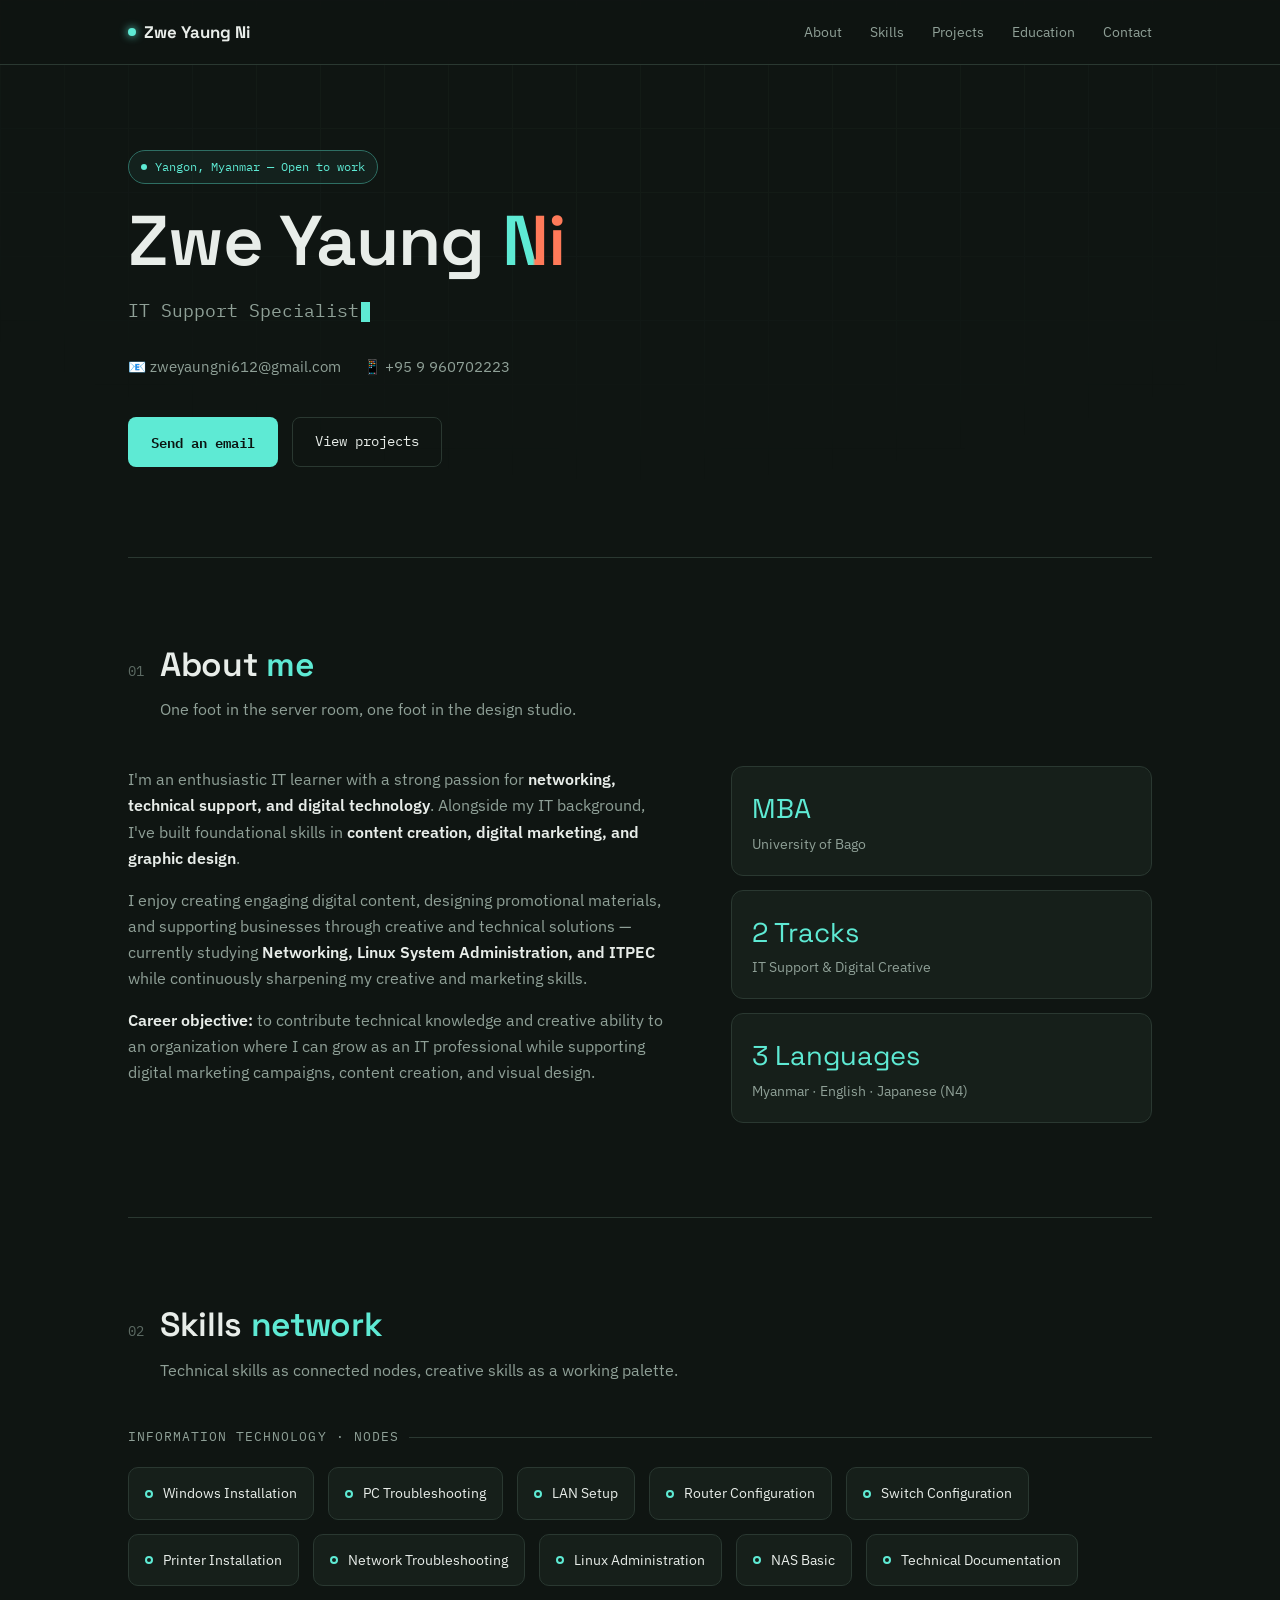
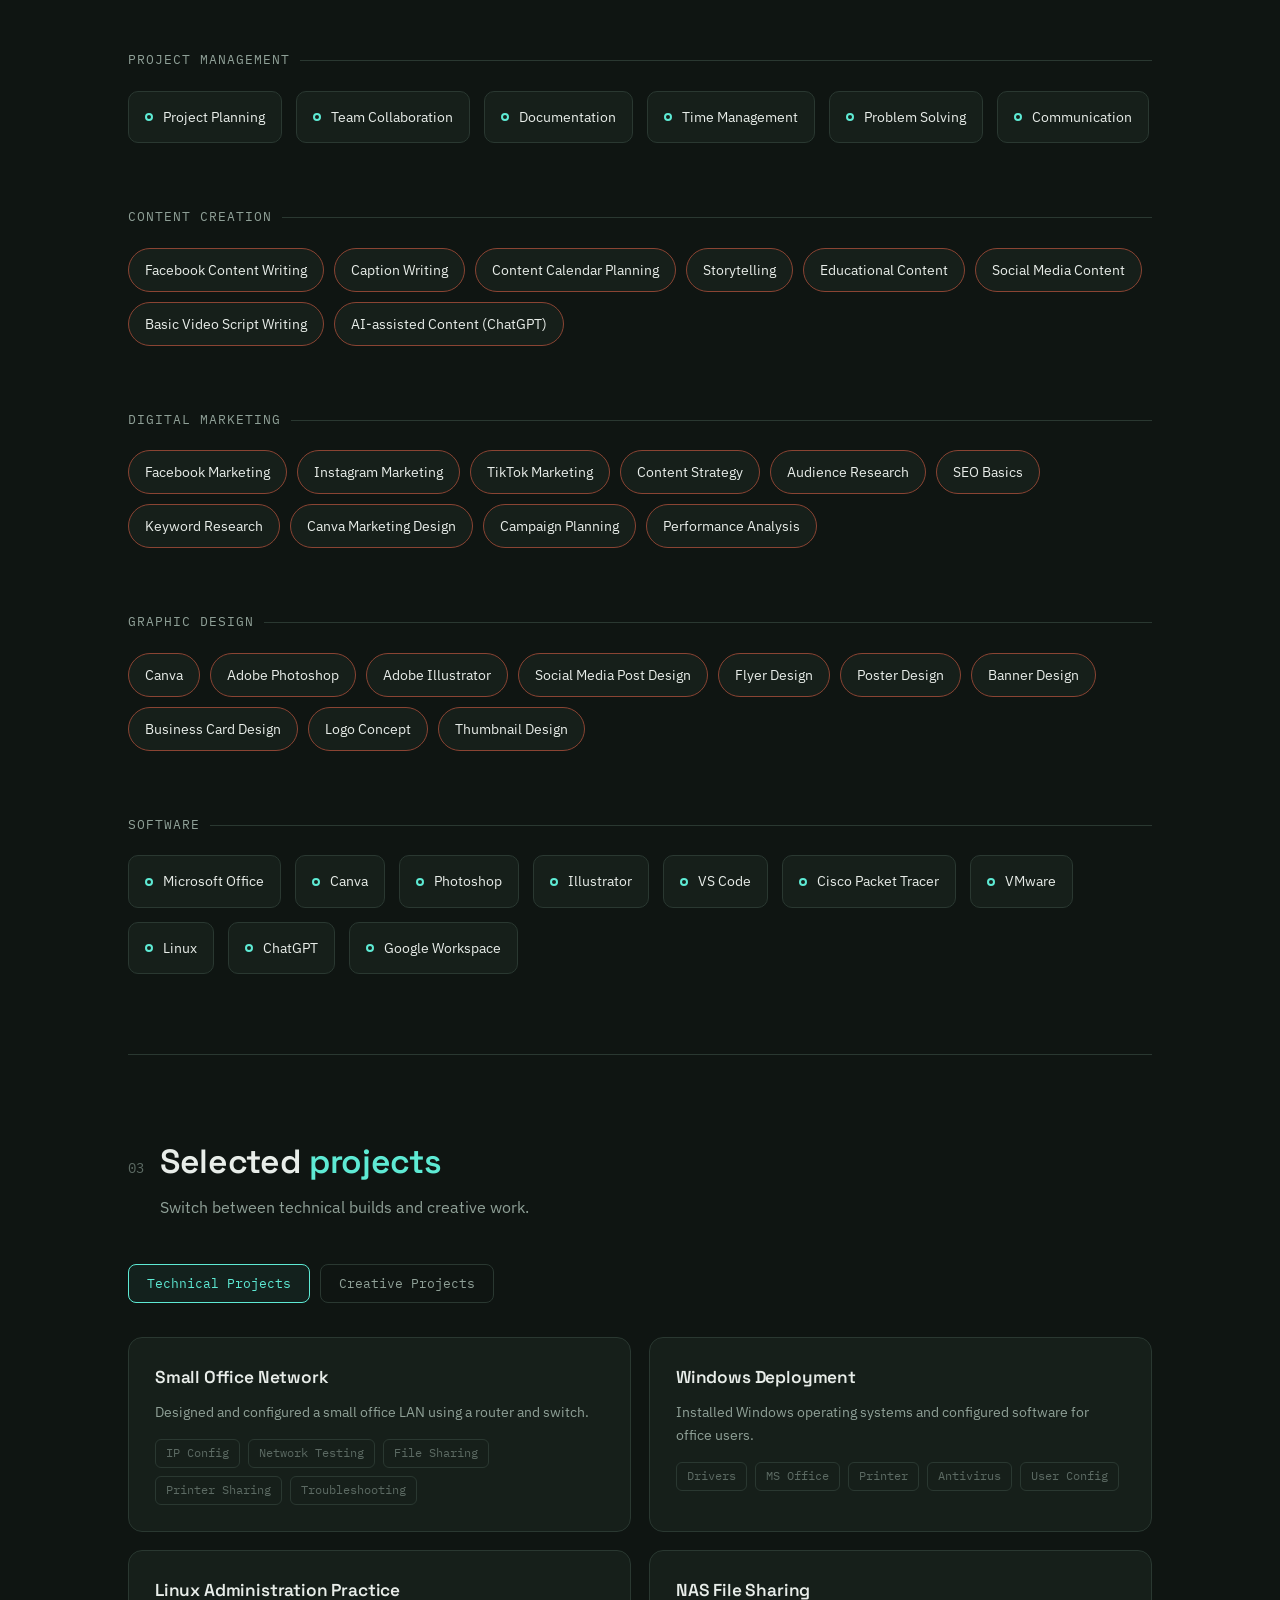
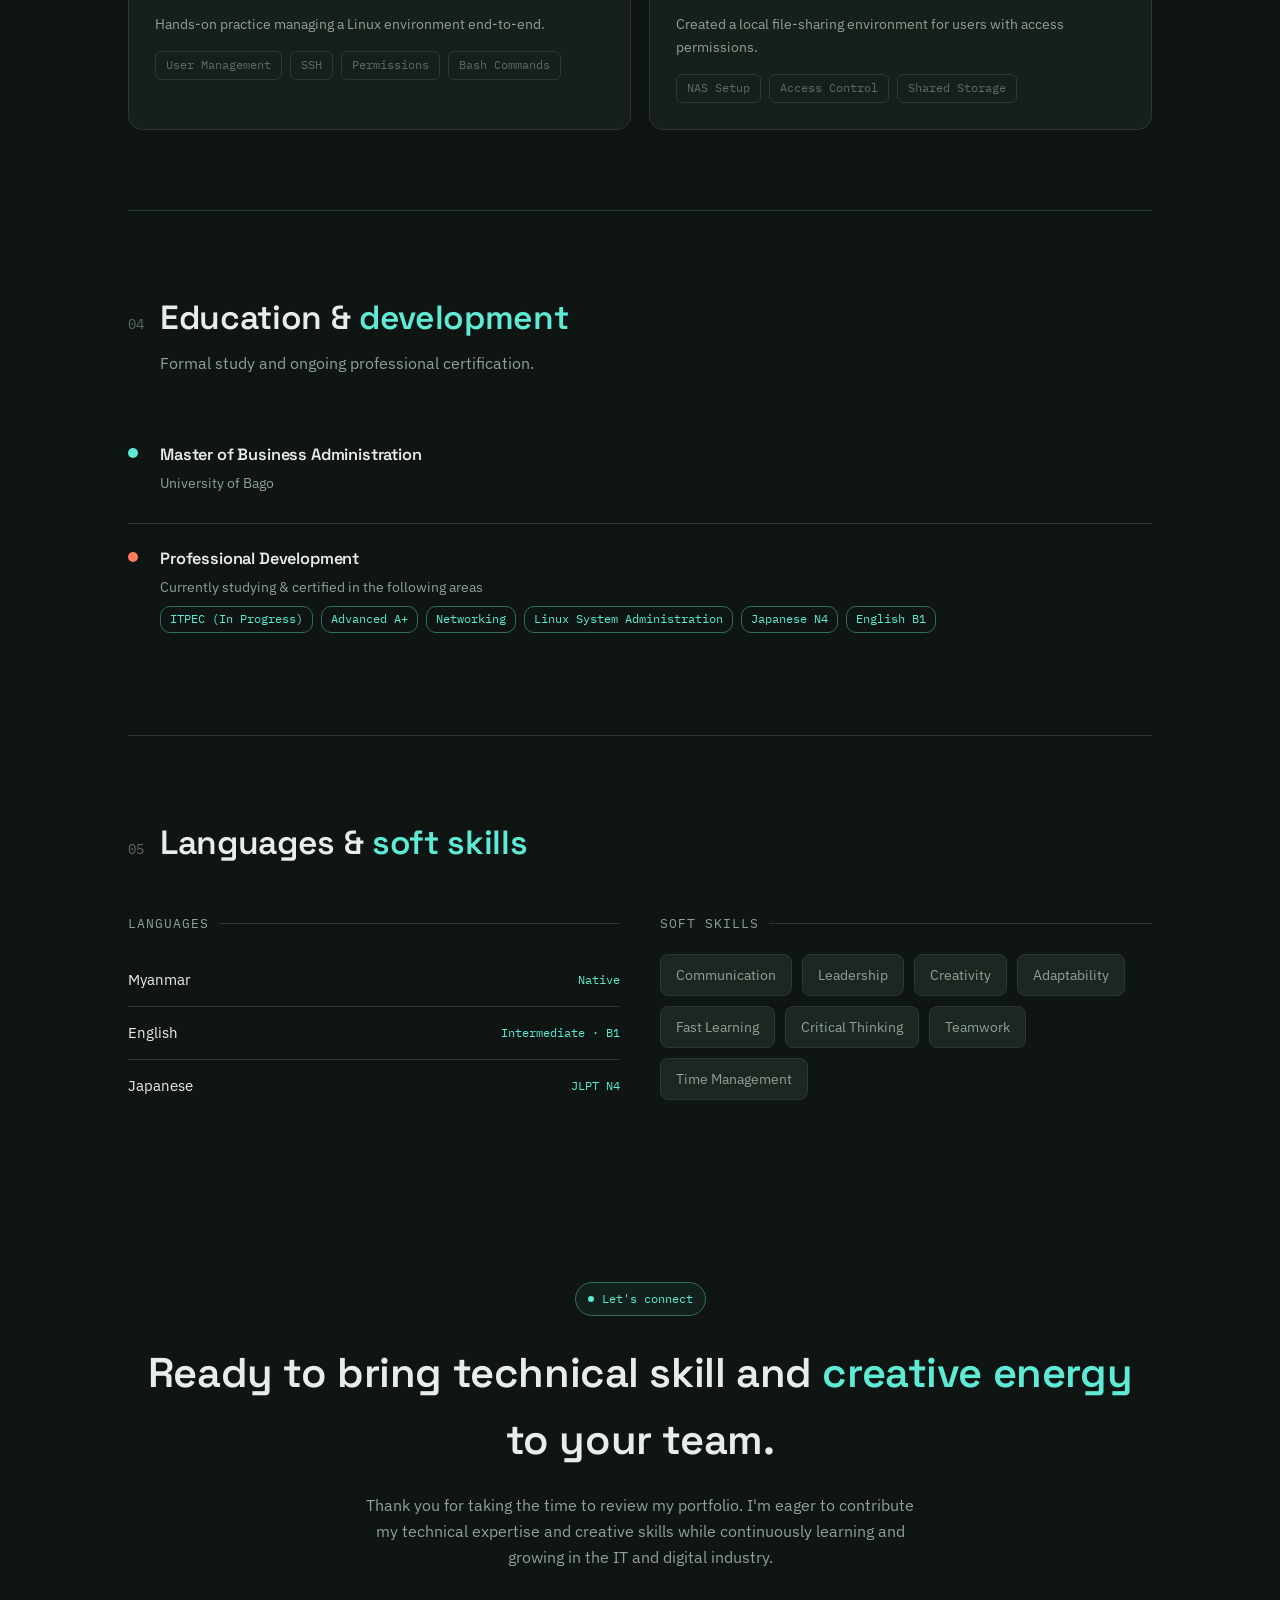
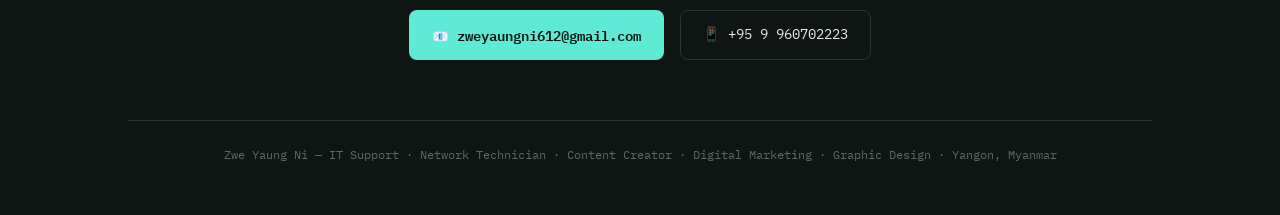
==== index.html @ 5bd04b17 "Add files via upload" ====
<!DOCTYPE html>
<html lang="my">
<head>
<meta charset="UTF-8">
<meta name="viewport" content="width=device-width, initial-scale=1.0">
<title>Zwe Yaung Ni — IT Support & Digital Creative</title>
<link rel="preconnect" href="https://fonts.googleapis.com">
<link href="https://fonts.googleapis.com/css2?family=Space+Grotesk:wght@400;500;600;700&family=IBM+Plex+Sans:wght@400;500;600&family=IBM+Plex+Mono:wght@400;500;600&display=swap" rel="stylesheet">
<link rel="stylesheet" href="style.css">
</head>
<body>

<div class="bg-grid"></div>

<header>
  <nav class="wrap">
    <div class="logo"><span class="dot"></span>Zwe Yaung Ni</div>
    <div class="navlinks">
      <a href="#about">About</a>
      <a href="#skills">Skills</a>
      <a href="#projects">Projects</a>
      <a href="#education">Education</a>
      <a href="#contact">Contact</a>
    </div>
  </nav>
</header>

<main class="wrap">

  <section class="hero" style="border-top:none;">
    <div class="eyebrow"><span class="dot"></span>Yangon, Myanmar — Open to work</div>
    <h1 class="name">Zwe Yaung <span class="split">Ni</span></h1>
    <div class="roles-line" id="roleType"></div>
    <div class="hero-meta">
      <span>📧 zweyaungni612@gmail.com</span>
      <span>📱 +95 9 960702223</span>
    </div>
    <div class="hero-cta">
      <a class="btn btn-primary" href="mailto:zweyaungni612@gmail.com">Send an email</a>
      <a class="btn btn-ghost" href="#projects">View projects</a>
    </div>
  </section>

  <section id="about">
    <div class="sec-head">
      <span class="sec-num">01</span>
      <div>
        <h2 class="sec-title">About <span class="accent">me</span></h2>
        <p class="sec-sub">One foot in the server room, one foot in the design studio.</p>
      </div>
    </div>
    <div class="about-grid">
      <div class="about-text">
        <p>I'm an enthusiastic IT learner with a strong passion for <strong>networking, technical support, and digital technology</strong>. Alongside my IT background, I've built foundational skills in <strong>content creation, digital marketing, and graphic design</strong>.</p>
        <p>I enjoy creating engaging digital content, designing promotional materials, and supporting businesses through creative and technical solutions — currently studying <strong>Networking, Linux System Administration, and ITPEC</strong> while continuously sharpening my creative and marketing skills.</p>
        <p><strong>Career objective:</strong> to contribute technical knowledge and creative ability to an organization where I can grow as an IT professional while supporting digital marketing campaigns, content creation, and visual design.</p>
      </div>
      <div>
        <div class="stat-card"><div class="k">MBA</div><div class="v">University of Bago</div></div>
        <div class="stat-card"><div class="k">2 Tracks</div><div class="v">IT Support & Digital Creative</div></div>
        <div class="stat-card"><div class="k">3 Languages</div><div class="v">Myanmar · English · Japanese (N4)</div></div>
      </div>
    </div>
  </section>

  <section id="skills">
    <div class="sec-head">
      <span class="sec-num">02</span>
      <div>
        <h2 class="sec-title">Skills <span class="accent">network</span></h2>
        <p class="sec-sub">Technical skills as connected nodes, creative skills as a working palette.</p>
      </div>
    </div>

    <div class="skills-block">
      <div class="skills-label">Information Technology · Nodes</div>
      <div class="node-grid">
        <div class="node"><span class="ring"></span>Windows Installation</div>
        <div class="node"><span class="ring"></span>PC Troubleshooting</div>
        <div class="node"><span class="ring"></span>LAN Setup</div>
        <div class="node"><span class="ring"></span>Router Configuration</div>
        <div class="node"><span class="ring"></span>Switch Configuration</div>
        <div class="node"><span class="ring"></span>Printer Installation</div>
        <div class="node"><span class="ring"></span>Network Troubleshooting</div>
        <div class="node"><span class="ring"></span>Linux Administration</div>
        <div class="node"><span class="ring"></span>NAS Basic</div>
        <div class="node"><span class="ring"></span>Technical Documentation</div>
      </div>
    </div>

    <div class="skills-block">
      <div class="skills-label">Project Management</div>
      <div class="node-grid">
        <div class="node"><span class="ring"></span>Project Planning</div>
        <div class="node"><span class="ring"></span>Team Collaboration</div>
        <div class="node"><span class="ring"></span>Documentation</div>
        <div class="node"><span class="ring"></span>Time Management</div>
        <div class="node"><span class="ring"></span>Problem Solving</div>
        <div class="node"><span class="ring"></span>Communication</div>
      </div>
    </div>

    <div class="skills-block">
      <div class="skills-label">Content Creation</div>
      <div class="tag-grid">
        <span class="tag">Facebook Content Writing</span>
        <span class="tag">Caption Writing</span>
        <span class="tag">Content Calendar Planning</span>
        <span class="tag">Storytelling</span>
        <span class="tag">Educational Content</span>
        <span class="tag">Social Media Content</span>
        <span class="tag">Basic Video Script Writing</span>
        <span class="tag">AI-assisted Content (ChatGPT)</span>
      </div>
    </div>

    <div class="skills-block">
      <div class="skills-label">Digital Marketing</div>
      <div class="tag-grid">
        <span class="tag">Facebook Marketing</span>
        <span class="tag">Instagram Marketing</span>
        <span class="tag">TikTok Marketing</span>
        <span class="tag">Content Strategy</span>
        <span class="tag">Audience Research</span>
        <span class="tag">SEO Basics</span>
        <span class="tag">Keyword Research</span>
        <span class="tag">Canva Marketing Design</span>
        <span class="tag">Campaign Planning</span>
        <span class="tag">Performance Analysis</span>
      </div>
    </div>

    <div class="skills-block">
      <div class="skills-label">Graphic Design</div>
      <div class="tag-grid">
        <span class="tag">Canva</span>
        <span class="tag">Adobe Photoshop</span>
        <span class="tag">Adobe Illustrator</span>
        <span class="tag">Social Media Post Design</span>
        <span class="tag">Flyer Design</span>
        <span class="tag">Poster Design</span>
        <span class="tag">Banner Design</span>
        <span class="tag">Business Card Design</span>
        <span class="tag">Logo Concept</span>
        <span class="tag">Thumbnail Design</span>
      </div>
    </div>

    <div class="skills-block">
      <div class="skills-label">Software</div>
      <div class="node-grid">
        <div class="node"><span class="ring"></span>Microsoft Office</div>
        <div class="node"><span class="ring"></span>Canva</div>
        <div class="node"><span class="ring"></span>Photoshop</div>
        <div class="node"><span class="ring"></span>Illustrator</div>
        <div class="node"><span class="ring"></span>VS Code</div>
        <div class="node"><span class="ring"></span>Cisco Packet Tracer</div>
        <div class="node"><span class="ring"></span>VMware</div>
        <div class="node"><span class="ring"></span>Linux</div>
        <div class="node"><span class="ring"></span>ChatGPT</div>
        <div class="node"><span class="ring"></span>Google Workspace</div>
      </div>
    </div>
  </section>

  <section id="projects">
    <div class="sec-head">
      <span class="sec-num">03</span>
      <div>
        <h2 class="sec-title">Selected <span class="accent">projects</span></h2>
        <p class="sec-sub">Switch between technical builds and creative work.</p>
      </div>
    </div>

    <div class="proj-tabs">
      <button class="proj-tab active" data-set="technical" onclick="showSet('technical')">Technical Projects</button>
      <button class="proj-tab" data-set="creative" onclick="showSet('creative')">Creative Projects</button>
    </div>

    <div class="proj-set active" data-set="technical">
      <div class="card">
        <h4>Small Office Network</h4>
        <p class="desc">Designed and configured a small office LAN using a router and switch.</p>
        <ul><li>IP Config</li><li>Network Testing</li><li>File Sharing</li><li>Printer Sharing</li><li>Troubleshooting</li></ul>
      </div>
      <div class="card">
        <h4>Windows Deployment</h4>
        <p class="desc">Installed Windows operating systems and configured software for office users.</p>
        <ul><li>Drivers</li><li>MS Office</li><li>Printer</li><li>Antivirus</li><li>User Config</li></ul>
      </div>
      <div class="card">
        <h4>Linux Administration Practice</h4>
        <p class="desc">Hands-on practice managing a Linux environment end-to-end.</p>
        <ul><li>User Management</li><li>SSH</li><li>Permissions</li><li>Bash Commands</li></ul>
      </div>
      <div class="card">
        <h4>NAS File Sharing</h4>
        <p class="desc">Created a local file-sharing environment for users with access permissions.</p>
        <ul><li>NAS Setup</li><li>Access Control</li><li>Shared Storage</li></ul>
      </div>
    </div>

    <div class="proj-set" data-set="creative">
      <div class="card">
        <h4>Social Media Content</h4>
        <p class="desc">Created promotional Facebook posts using Canva for products and events.</p>
        <ul><li>Product Posts</li><li>Quote Posts</li><li>Promotional Designs</li><li>Event Posters</li></ul>
      </div>
      <div class="card">
        <h4>Digital Marketing Campaign Practice</h4>
        <p class="desc">Built sample campaigns across Facebook, Instagram, and TikTok.</p>
        <ul><li>Audience Targeting</li><li>Content Planning</li><li>Campaign Schedule</li></ul>
      </div>
      <div class="card">
        <h4>Graphic Design Practice</h4>
        <p class="desc">Designed a range of visual materials for print and social use.</p>
        <ul><li>Posters</li><li>Flyers</li><li>Business Cards</li><li>FB Covers</li><li>IG Posts</li></ul>
      </div>
    </div>
  </section>

  <section id="education">
    <div class="sec-head">
      <span class="sec-num">04</span>
      <div>
        <h2 class="sec-title">Education & <span class="accent">development</span></h2>
        <p class="sec-sub">Formal study and ongoing professional certification.</p>
      </div>
    </div>
    <div class="edu-list">
      <div class="edu-item">
        <div class="edu-dot-col"><div class="edu-dot"></div></div>
        <div class="edu-body">
          <h4>Master of Business Administration</h4>
          <div class="org">University of Bago</div>
        </div>
      </div>
      <div class="edu-item">
        <div class="edu-dot-col"><div class="edu-dot" style="background:var(--coral);"></div></div>
        <div class="edu-body">
          <h4>Professional Development</h4>
          <div class="org">Currently studying &amp; certified in the following areas</div>
          <div class="tags">
            <span>ITPEC (In Progress)</span>
            <span>Advanced A+</span>
            <span>Networking</span>
            <span>Linux System Administration</span>
            <span>Japanese N4</span>
            <span>English B1</span>
          </div>
        </div>
      </div>
    </div>
  </section>

  <section>
    <div class="sec-head">
      <span class="sec-num">05</span>
      <div>
        <h2 class="sec-title">Languages & <span class="accent">soft skills</span></h2>
      </div>
    </div>
    <div class="duo-grid">
      <div>
        <div class="skills-label">Languages</div>
        <div class="lang-row"><span>Myanmar</span><span class="lang-level">Native</span></div>
        <div class="lang-row"><span>English</span><span class="lang-level">Intermediate · B1</span></div>
        <div class="lang-row"><span>Japanese</span><span class="lang-level">JLPT N4</span></div>
      </div>
      <div>
        <div class="skills-label">Soft Skills</div>
        <div class="soft-chip-grid">
          <span class="soft-chip">Communication</span>
          <span class="soft-chip">Leadership</span>
          <span class="soft-chip">Creativity</span>
          <span class="soft-chip">Adaptability</span>
          <span class="soft-chip">Fast Learning</span>
          <span class="soft-chip">Critical Thinking</span>
          <span class="soft-chip">Teamwork</span>
          <span class="soft-chip">Time Management</span>
        </div>
      </div>
    </div>
  </section>

  <footer id="contact">
    <p class="eyebrow" style="margin-bottom:24px;"><span class="dot"></span>Let's connect</p>
    <h2>Ready to bring technical skill and <span class="accent">creative energy</span> to your team.</h2>
    <p class="thanks">Thank you for taking the time to review my portfolio. I'm eager to contribute my technical expertise and creative skills while continuously learning and growing in the IT and digital industry.</p>
    <div class="contact-row">
      <a class="btn btn-primary" href="mailto:zweyaungni612@gmail.com">📧 zweyaungni612@gmail.com</a>
      <a class="btn btn-ghost" href="tel:+959960702223">📱 +95 9 960702223</a>
    </div>
    <div class="foot-bottom">Zwe Yaung Ni — IT Support · Network Technician · Content Creator · Digital Marketing · Graphic Design · Yangon, Myanmar</div>
  </footer>

</main>

<script src="script.js"></script>

</body>
</html>
---- style.css ----
:root{
    --bg:#0F1512;
    --panel:#161F1A;
    --panel-2:#1C2721;
    --line:#2A3831;
    --text:#E8EDE9;
    --muted:#8FA097;
    --dim:#5C6A63;
    --teal:#5EEAD4;
    --teal-dim:#2E6E63;
    --coral:#FF7A59;
    --coral-dim:#8A4433;
  }
  *{box-sizing:border-box; margin:0; padding:0;}
  html{scroll-behavior:smooth;}
  body{
    background:var(--bg);
    color:var(--text);
    font-family:'IBM Plex Sans', sans-serif;
    line-height:1.6;
    -webkit-font-smoothing:antialiased;
  }
  ::selection{background:var(--teal); color:#0F1512;}

  h1,h2,h3,h4{font-family:'Space Grotesk', sans-serif; font-weight:600; letter-spacing:-0.01em;}
  .mono{font-family:'IBM Plex Mono', monospace;}
  a{color:inherit; text-decoration:none;}

  .wrap{max-width:1080px; margin:0 auto; padding:0 28px;}

  /* background circuit grid */
  .bg-grid{
    position:fixed; inset:0; z-index:0; pointer-events:none;
    background-image:
      linear-gradient(var(--line) 1px, transparent 1px),
      linear-gradient(90deg, var(--line) 1px, transparent 1px);
    background-size:64px 64px;
    opacity:0.18;
    mask-image: radial-gradient(ellipse 80% 60% at 50% 0%, black 40%, transparent 90%);
  }

  /* NAV */
  header{
    position:fixed; top:0; left:0; right:0; z-index:50;
    backdrop-filter: blur(10px);
    background:rgba(15,21,18,0.75);
    border-bottom:1px solid var(--line);
  }
  nav.wrap{display:flex; align-items:center; justify-content:space-between; height:64px;}
  .logo{font-family:'Space Grotesk'; font-weight:700; font-size:1.05rem; display:flex; align-items:center; gap:8px;}
  .logo .dot{width:8px; height:8px; border-radius:50%; background:var(--teal); box-shadow:0 0 8px var(--teal); animation:pulse 2.4s ease-in-out infinite;}
  @keyframes pulse{0%,100%{opacity:1;} 50%{opacity:.35;}}
  .navlinks{display:flex; gap:28px; font-size:0.88rem; color:var(--muted);}
  .navlinks a{transition:color .2s;}
  .navlinks a:hover{color:var(--teal);}
  .navlinks{ }
  @media (max-width:720px){ .navlinks{display:none;} }

  /* HERO */
  .hero{position:relative; z-index:1; padding:150px 0 90px;}
  .eyebrow{
    display:inline-flex; align-items:center; gap:8px;
    font-family:'IBM Plex Mono'; font-size:0.78rem; color:var(--teal);
    border:1px solid var(--teal-dim); background:rgba(94,234,212,0.06);
    padding:6px 12px; border-radius:20px; margin-bottom:22px;
  }
  .eyebrow .dot{width:6px; height:6px; border-radius:50%; background:var(--teal); animation:pulse 2.4s ease-in-out infinite;}
  h1.name{font-size:clamp(2.6rem, 6vw, 4.4rem); line-height:1.02; margin-bottom:18px;}
  h1.name .split{
    background:linear-gradient(90deg, var(--teal) 0%, var(--teal) 48%, var(--coral) 52%, var(--coral) 100%);
    -webkit-background-clip:text; background-clip:text; color:transparent;
  }
  .roles-line{
    font-family:'IBM Plex Mono'; font-size:clamp(0.95rem,2vw,1.15rem); color:var(--muted);
    margin-bottom:30px; min-height:1.6em;
  }
  .roles-line .cursor{display:inline-block; width:9px; height:1.1em; background:var(--teal); vertical-align:text-bottom; margin-left:2px; animation:blink 1s step-end infinite;}
  @keyframes blink{0%,49%{opacity:1;} 50%,100%{opacity:0;}}
  .hero-meta{display:flex; flex-wrap:wrap; gap:22px; font-size:0.92rem; color:var(--muted); margin-bottom:38px;}
  .hero-meta span{display:inline-flex; align-items:center; gap:8px;}
  .hero-cta{display:flex; flex-wrap:wrap; gap:14px;}
  .btn{
    font-family:'IBM Plex Mono'; font-size:0.85rem; padding:13px 22px; border-radius:8px;
    display:inline-flex; align-items:center; gap:10px; transition:all .2s; border:1px solid transparent;
  }
  .btn-primary{background:var(--teal); color:#0B1411; font-weight:600;}
  .btn-primary:hover{background:#7ff2df; transform:translateY(-1px);}
  .btn-ghost{border-color:var(--line); color:var(--text);}
  .btn-ghost:hover{border-color:var(--coral); color:var(--coral);}

  /* SECTION SHELL */
  section{position:relative; z-index:1; padding:80px 0; border-top:1px solid var(--line);}
  .sec-head{display:flex; align-items:baseline; gap:16px; margin-bottom:44px;}
  .sec-num{font-family:'IBM Plex Mono'; color:var(--dim); font-size:0.85rem;}
  .sec-title{font-size:clamp(1.6rem,3vw,2.1rem);}
  .sec-title .accent{color:var(--teal);}
  .sec-sub{color:var(--muted); font-size:0.98rem; max-width:640px; margin-top:6px;}

  /* ABOUT */
  .about-grid{display:grid; grid-template-columns:1.3fr 1fr; gap:56px; align-items:start;}
  @media (max-width:800px){ .about-grid{grid-template-columns:1fr;} }
  .about-text p{color:var(--muted); font-size:1.02rem; margin-bottom:16px;}
  .about-text strong{color:var(--text); font-weight:600;}
  .stat-card{background:var(--panel); border:1px solid var(--line); border-radius:12px; padding:20px; margin-bottom:14px;}
  .stat-card .k{font-family:'Space Grotesk'; font-size:1.7rem; color:var(--teal);}
  .stat-card .v{font-size:0.86rem; color:var(--muted); margin-top:2px;}

  /* SKILLS - network diagram for IT */
  .skills-block{margin-bottom:64px;}
  .skills-block:last-child{margin-bottom:0;}
  .skills-label{font-family:'IBM Plex Mono'; font-size:0.8rem; color:var(--muted); text-transform:uppercase; letter-spacing:0.08em; margin-bottom:20px; display:flex; align-items:center; gap:10px;}
  .skills-label::after{content:''; flex:1; height:1px; background:var(--line);}

  .node-grid{display:flex; flex-wrap:wrap; gap:14px;}
  .node{
    position:relative; background:var(--panel); border:1px solid var(--line);
    border-radius:10px; padding:14px 16px; font-size:0.88rem; display:flex; align-items:center; gap:10px;
    transition:all .2s;
  }
  .node:hover{border-color:var(--teal-dim); background:var(--panel-2); transform:translateY(-2px);}
  .node .ring{width:8px; height:8px; border-radius:50%; border:2px solid var(--teal); flex-shrink:0;}

  .tag-grid{display:flex; flex-wrap:wrap; gap:10px;}
  .tag{
    background:var(--panel); border:1px solid var(--coral-dim); color:var(--text);
    padding:10px 16px; border-radius:24px; font-size:0.86rem; transition:all .2s;
  }
  .tag:hover{background:rgba(255,122,89,0.1); border-color:var(--coral); color:var(--coral);}

  /* PROJECTS */
  .proj-tabs{display:flex; gap:10px; margin-bottom:34px;}
  .proj-tab{
    font-family:'IBM Plex Mono'; font-size:0.82rem; padding:10px 18px; border-radius:8px;
    border:1px solid var(--line); color:var(--muted); cursor:pointer; background:transparent; transition:all .2s;
  }
  .proj-tab.active{border-color:var(--teal); color:var(--teal); background:rgba(94,234,212,0.06);}
  .proj-tab[data-set="creative"].active{border-color:var(--coral); color:var(--coral); background:rgba(255,122,89,0.08);}

  .proj-grid{display:grid; grid-template-columns:repeat(2,1fr); gap:18px;}
  @media (max-width:720px){ .proj-grid{grid-template-columns:1fr;} }
  .proj-set{display:none;}
  .proj-set.active{display:grid; grid-template-columns:repeat(2,1fr); gap:18px;}
  @media (max-width:720px){ .proj-set.active{grid-template-columns:1fr;} }

  .card{
    background:var(--panel); border:1px solid var(--line); border-radius:14px; padding:26px;
    transition:all .25s;
  }
  .card:hover{border-color:var(--teal-dim); transform:translateY(-3px);}
  .proj-set[data-set="creative"] .card:hover{border-color:var(--coral-dim);}
  .card h4{font-size:1.08rem; margin-bottom:8px;}
  .card p.desc{color:var(--muted); font-size:0.9rem; margin-bottom:16px;}
  .card ul{list-style:none; display:flex; flex-wrap:wrap; gap:8px;}
  .card ul li{
    font-family:'IBM Plex Mono'; font-size:0.74rem; color:var(--dim);
    border:1px solid var(--line); padding:4px 10px; border-radius:6px;
  }

  /* TIMELINE / EDUCATION */
  .edu-list{display:flex; flex-direction:column; gap:0;}
  .edu-item{
    display:flex; gap:22px; padding:22px 0; border-bottom:1px solid var(--line);
  }
  .edu-item:last-child{border-bottom:none;}
  .edu-dot-col{display:flex; flex-direction:column; align-items:center; padding-top:6px;}
  .edu-dot{width:10px; height:10px; border-radius:50%; background:var(--teal); flex-shrink:0;}
  .edu-body h4{font-size:1.02rem; margin-bottom:4px;}
  .edu-body .org{color:var(--muted); font-size:0.88rem; margin-bottom:6px;}
  .edu-body .tags{display:flex; flex-wrap:wrap; gap:8px; margin-top:8px;}
  .edu-body .tags span{font-family:'IBM Plex Mono'; font-size:0.72rem; color:var(--teal); border:1px solid var(--teal-dim); padding:3px 9px; border-radius:10px;}

  /* LANG + SOFT */
  .duo-grid{display:grid; grid-template-columns:1fr 1fr; gap:40px;}
  @media (max-width:720px){ .duo-grid{grid-template-columns:1fr;} }
  .lang-row{display:flex; justify-content:space-between; align-items:center; padding:14px 0; border-bottom:1px solid var(--line); font-size:0.94rem;}
  .lang-row:last-child{border-bottom:none;}
  .lang-level{font-family:'IBM Plex Mono'; font-size:0.78rem; color:var(--teal);}
  .soft-chip-grid{display:flex; flex-wrap:wrap; gap:10px;}
  .soft-chip{background:var(--panel-2); border:1px solid var(--line); padding:9px 15px; border-radius:8px; font-size:0.86rem; color:var(--muted);}

  /* CONTACT / FOOTER */
  footer{position:relative; z-index:1; padding:90px 0 50px; text-align:center;}
  footer .thanks{max-width:560px; margin:0 auto 40px; color:var(--muted); font-size:1rem;}
  footer h2{font-size:clamp(1.8rem,4vw,2.6rem); margin-bottom:20px;}
  footer h2 .accent{color:var(--teal);}
  .contact-row{display:flex; justify-content:center; flex-wrap:wrap; gap:16px; margin-bottom:60px;}
  .foot-bottom{font-family:'IBM Plex Mono'; font-size:0.78rem; color:var(--dim); border-top:1px solid var(--line); padding-top:24px;}

  @media (prefers-reduced-motion: reduce){
    *{animation:none !important; transition:none !important;}
  }
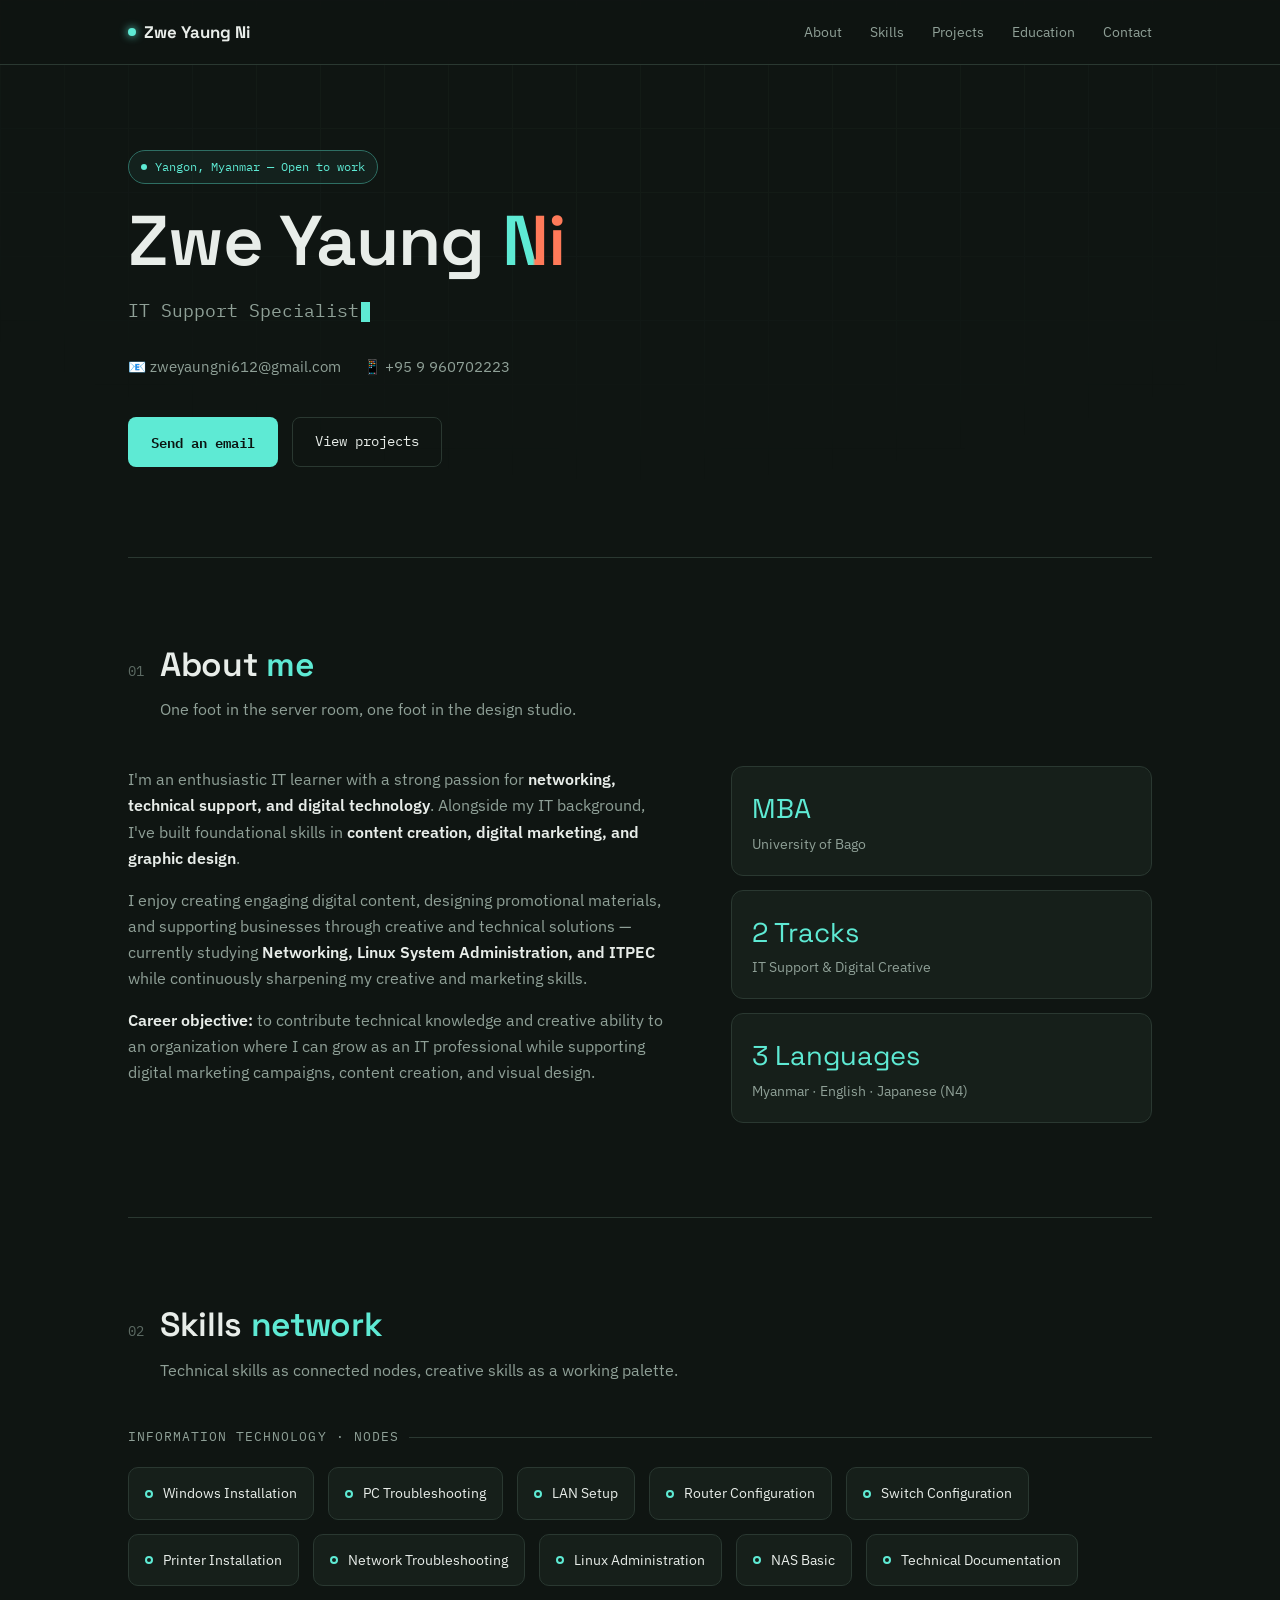
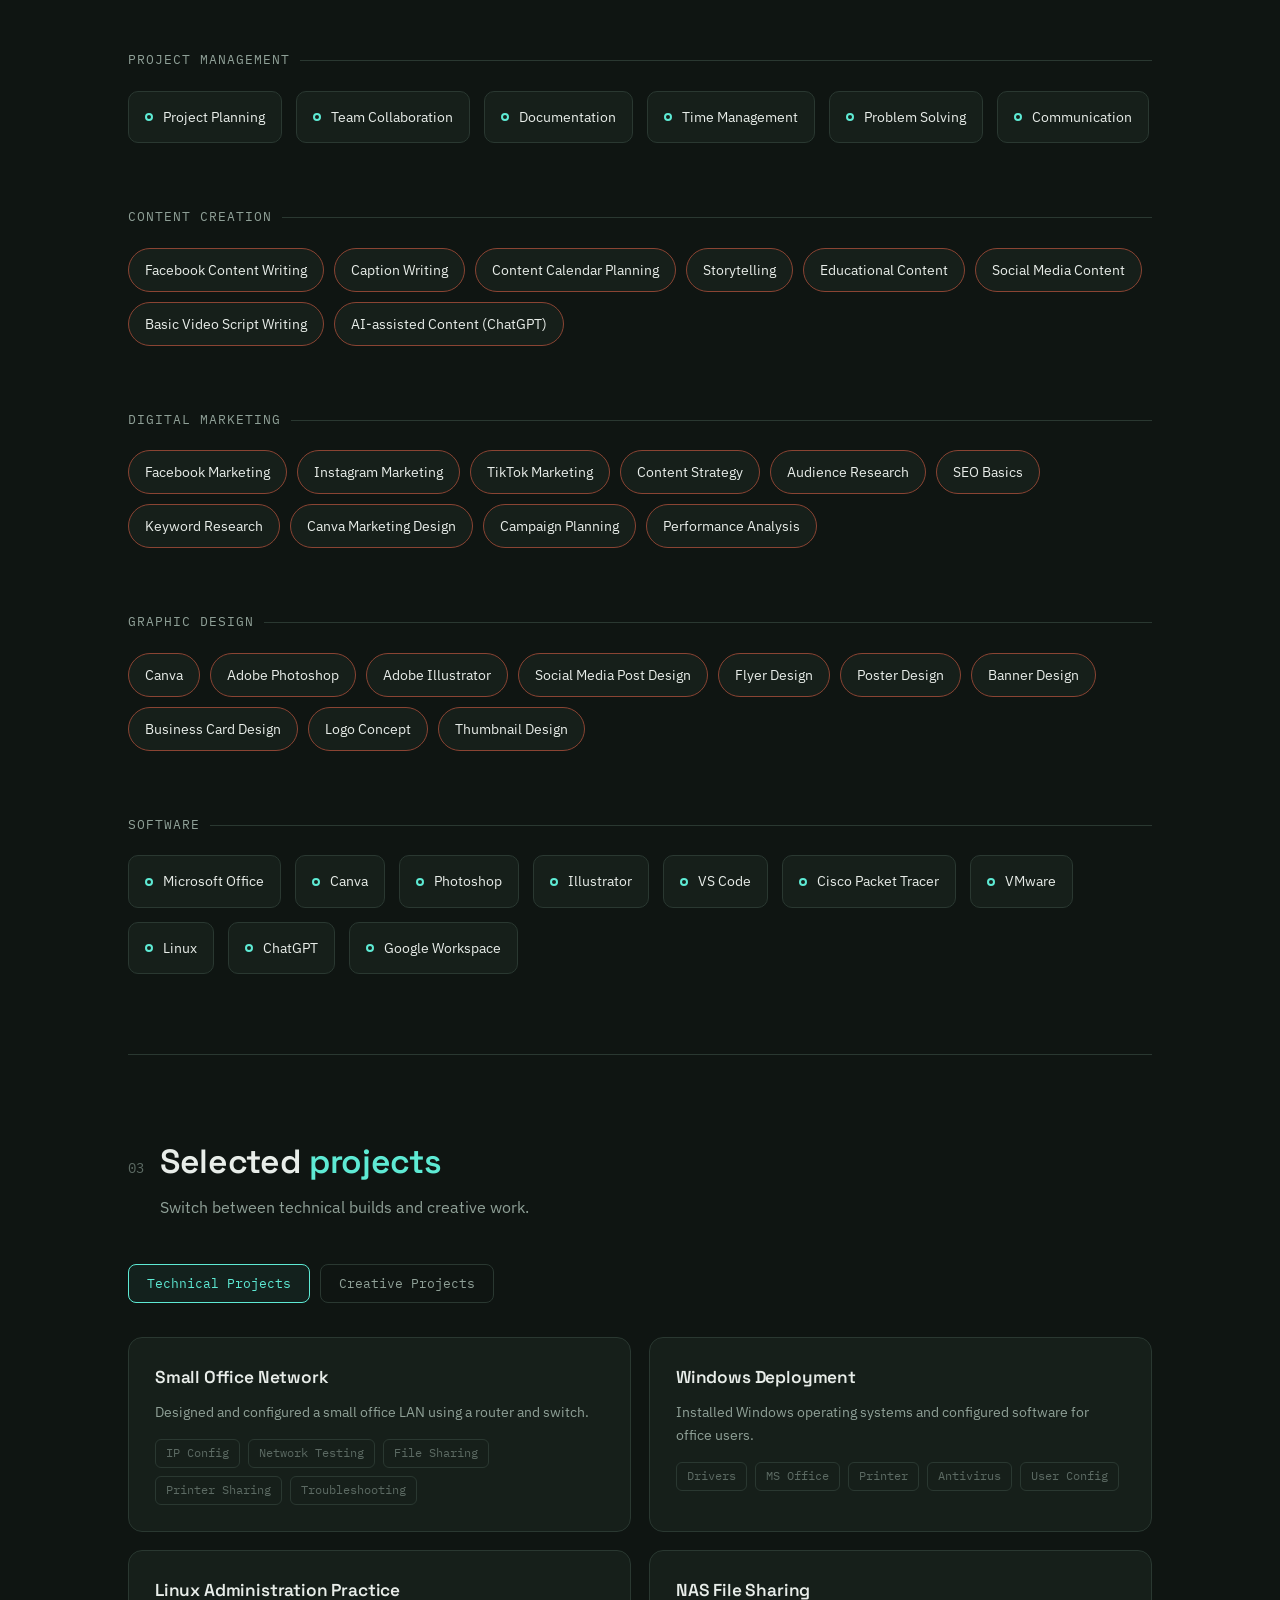
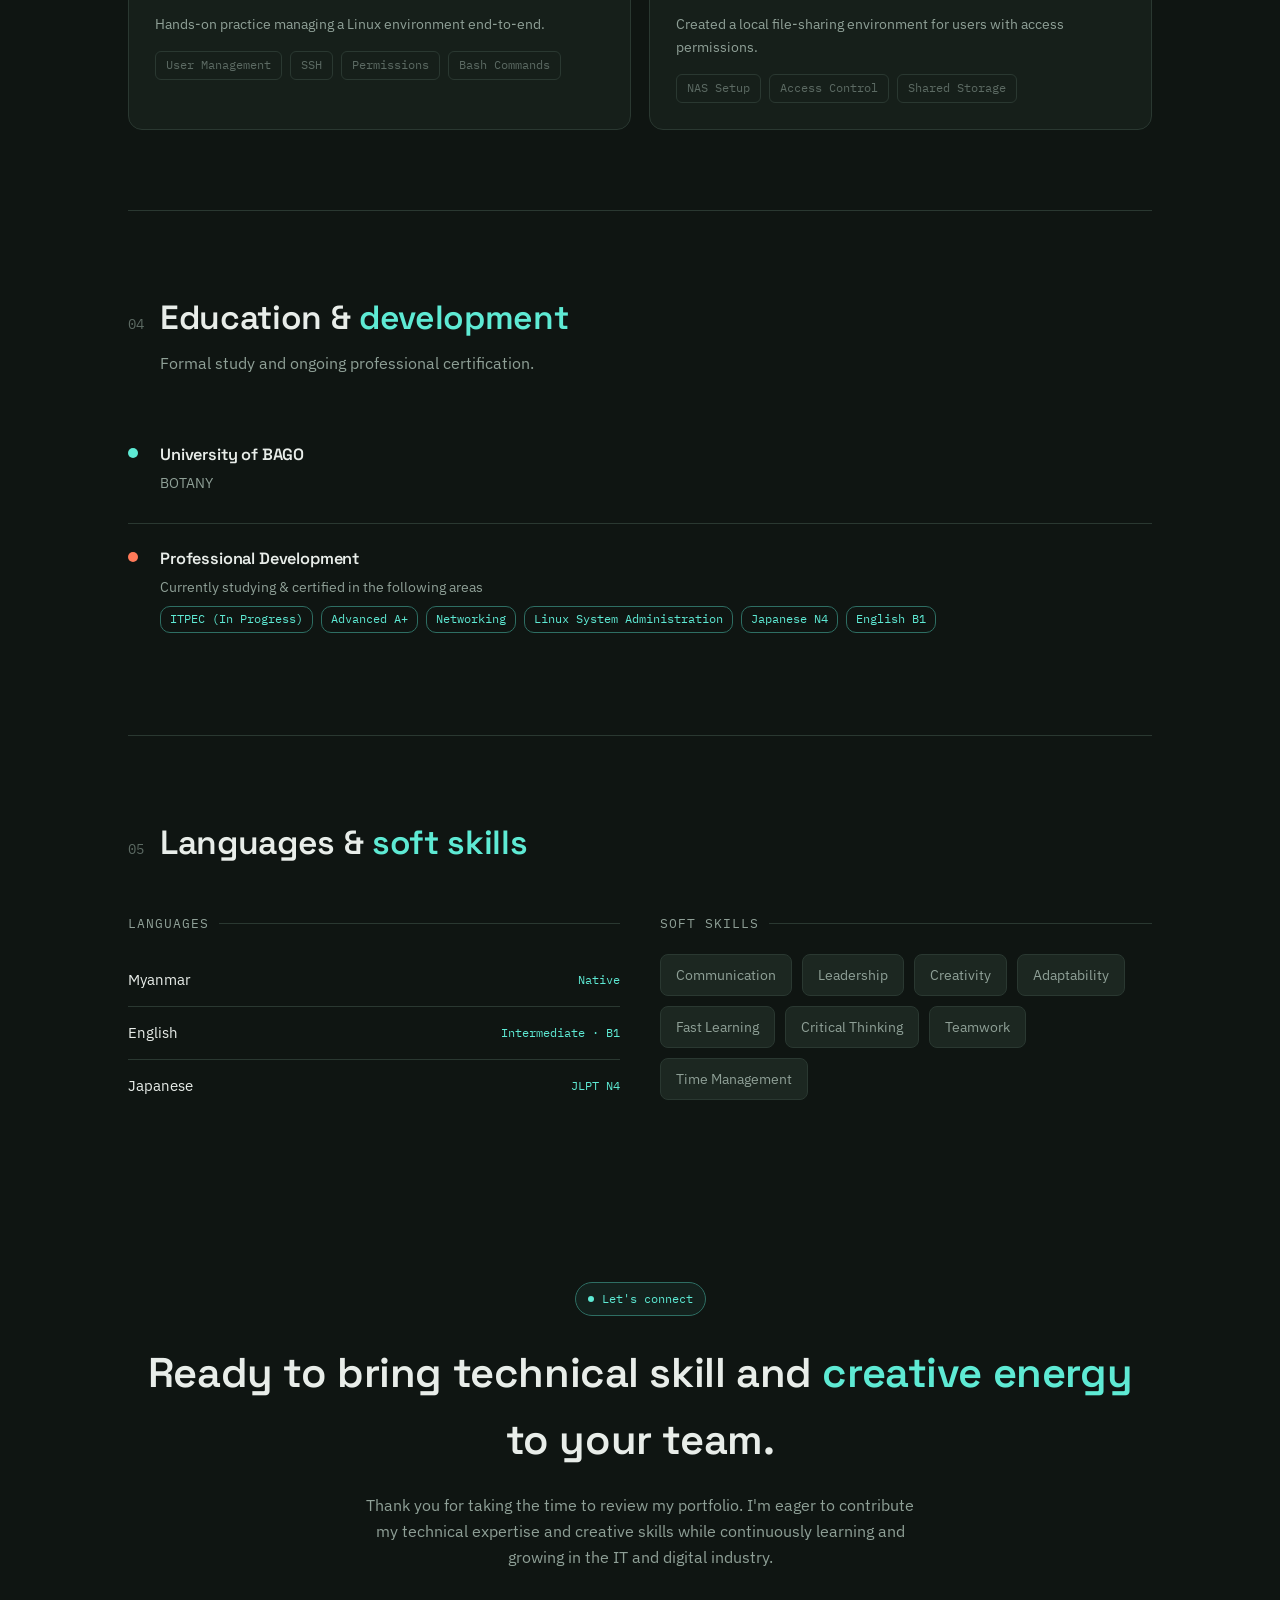
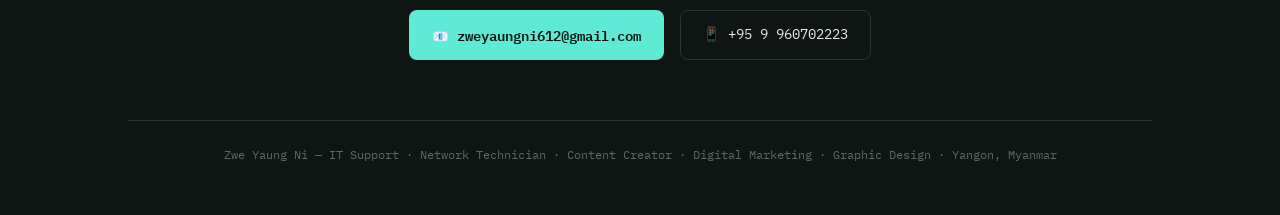
==== commit b6547a5a: "Update index.html" ====
--- a/index.html
+++ b/index.html
@@ -231,8 +231,8 @@
       <div class="edu-item">
         <div class="edu-dot-col"><div class="edu-dot"></div></div>
         <div class="edu-body">
-          <h4>Master of Business Administration</h4>
-          <div class="org">University of Bago</div>
+          <h4>University of BAGO</h4>
+          <div class="org">BOTANY</div>
         </div>
       </div>
       <div class="edu-item">
